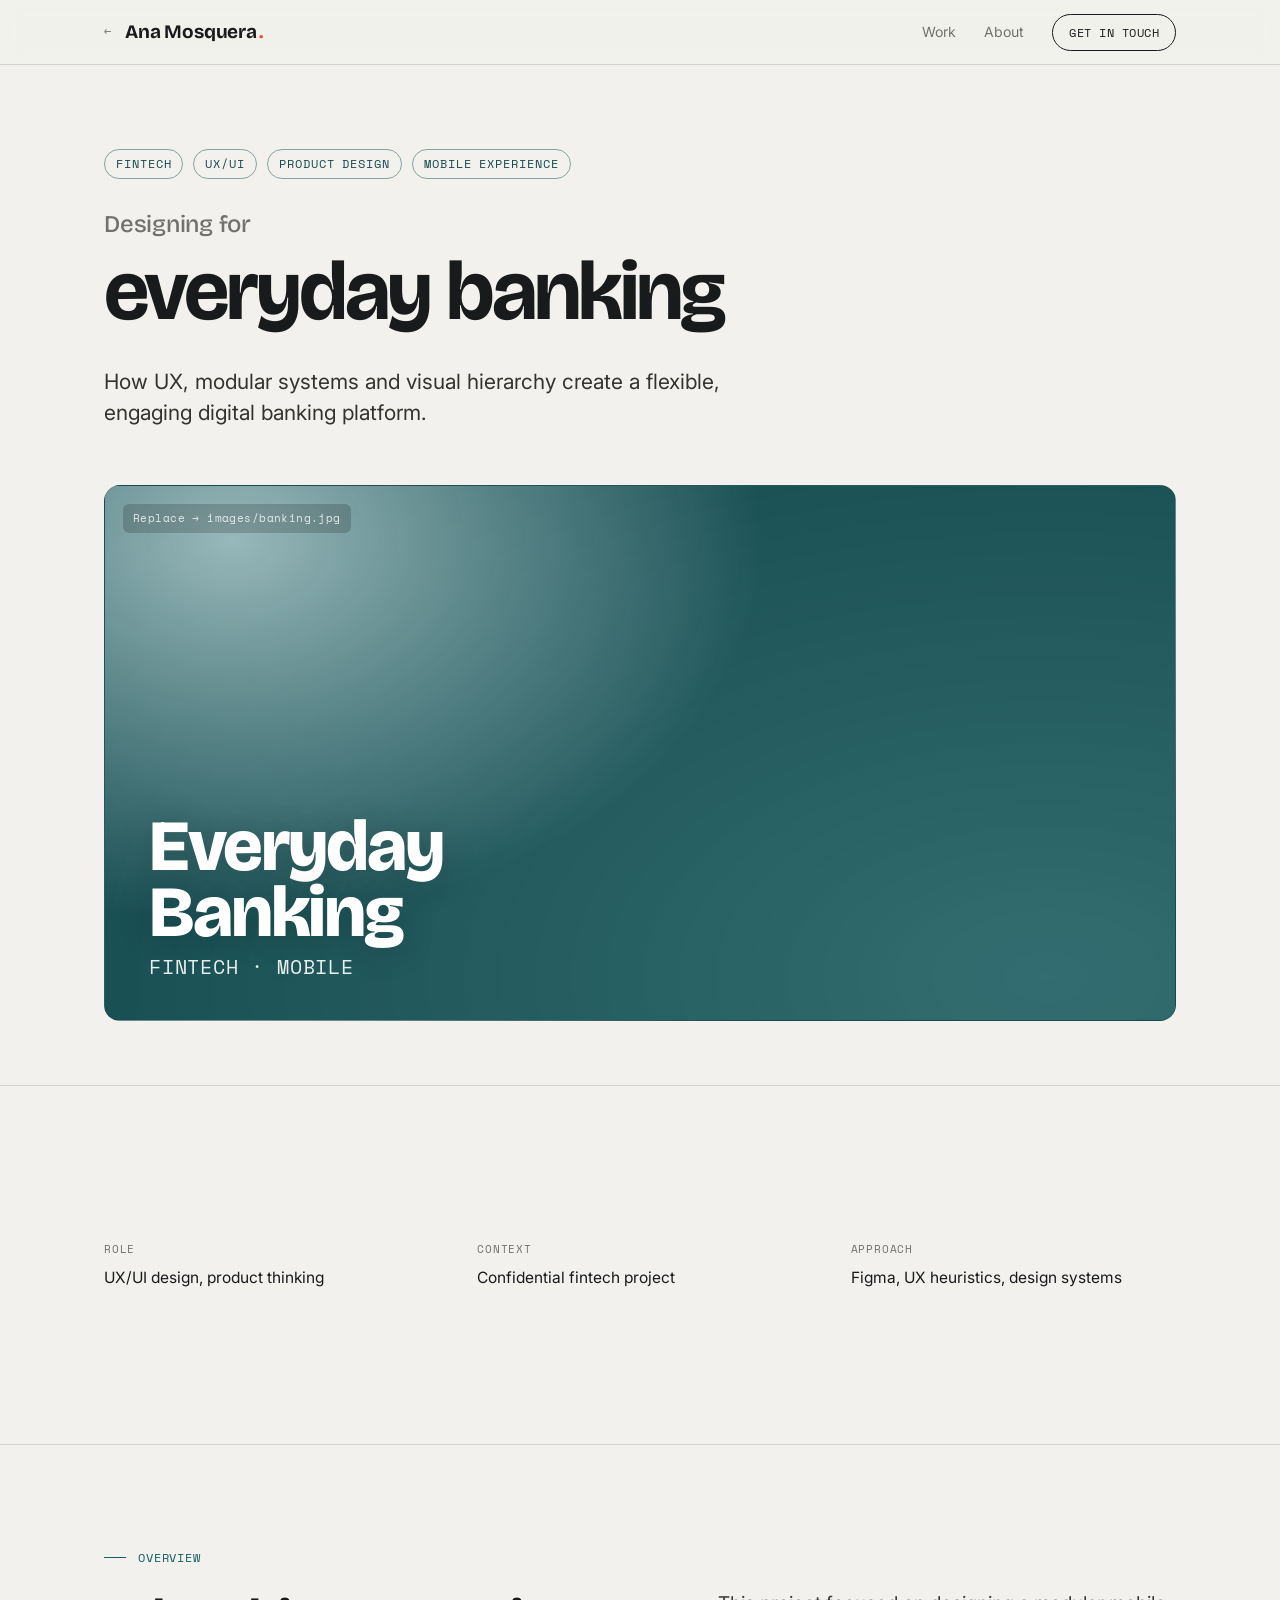
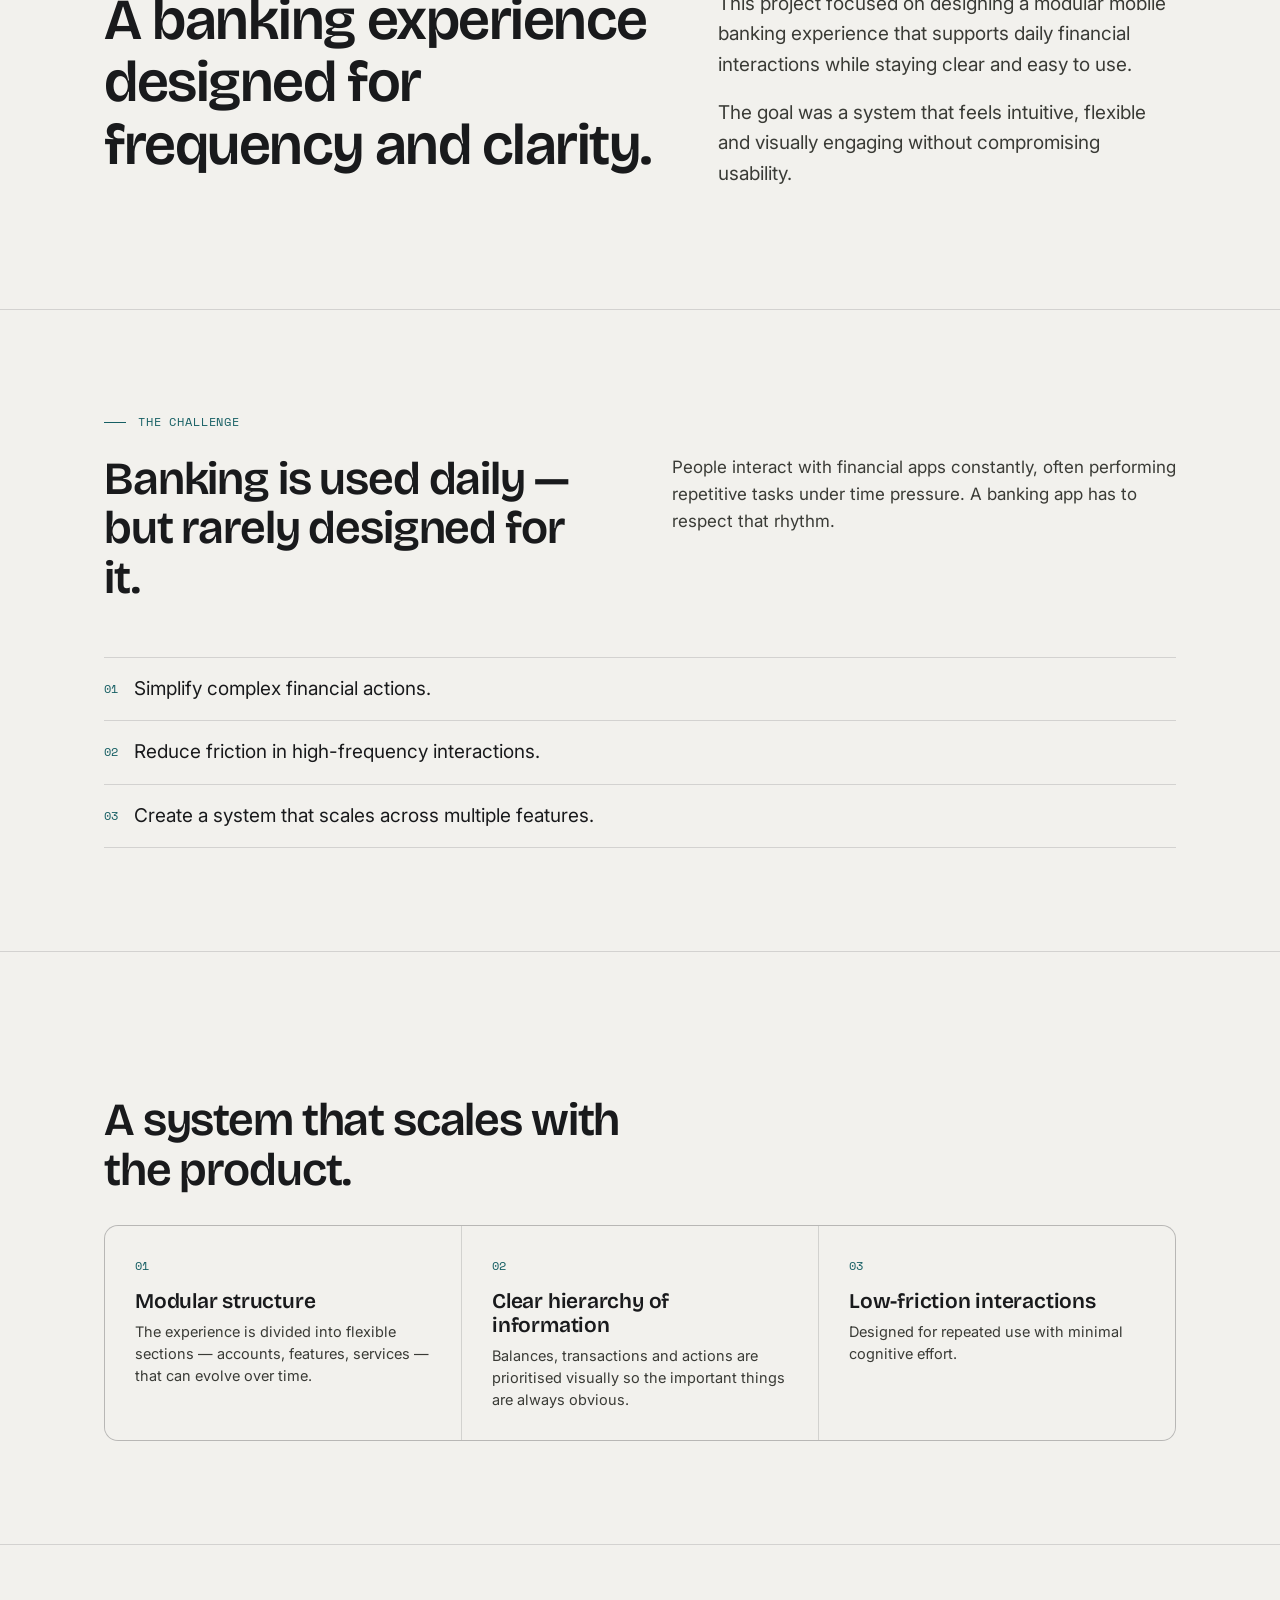
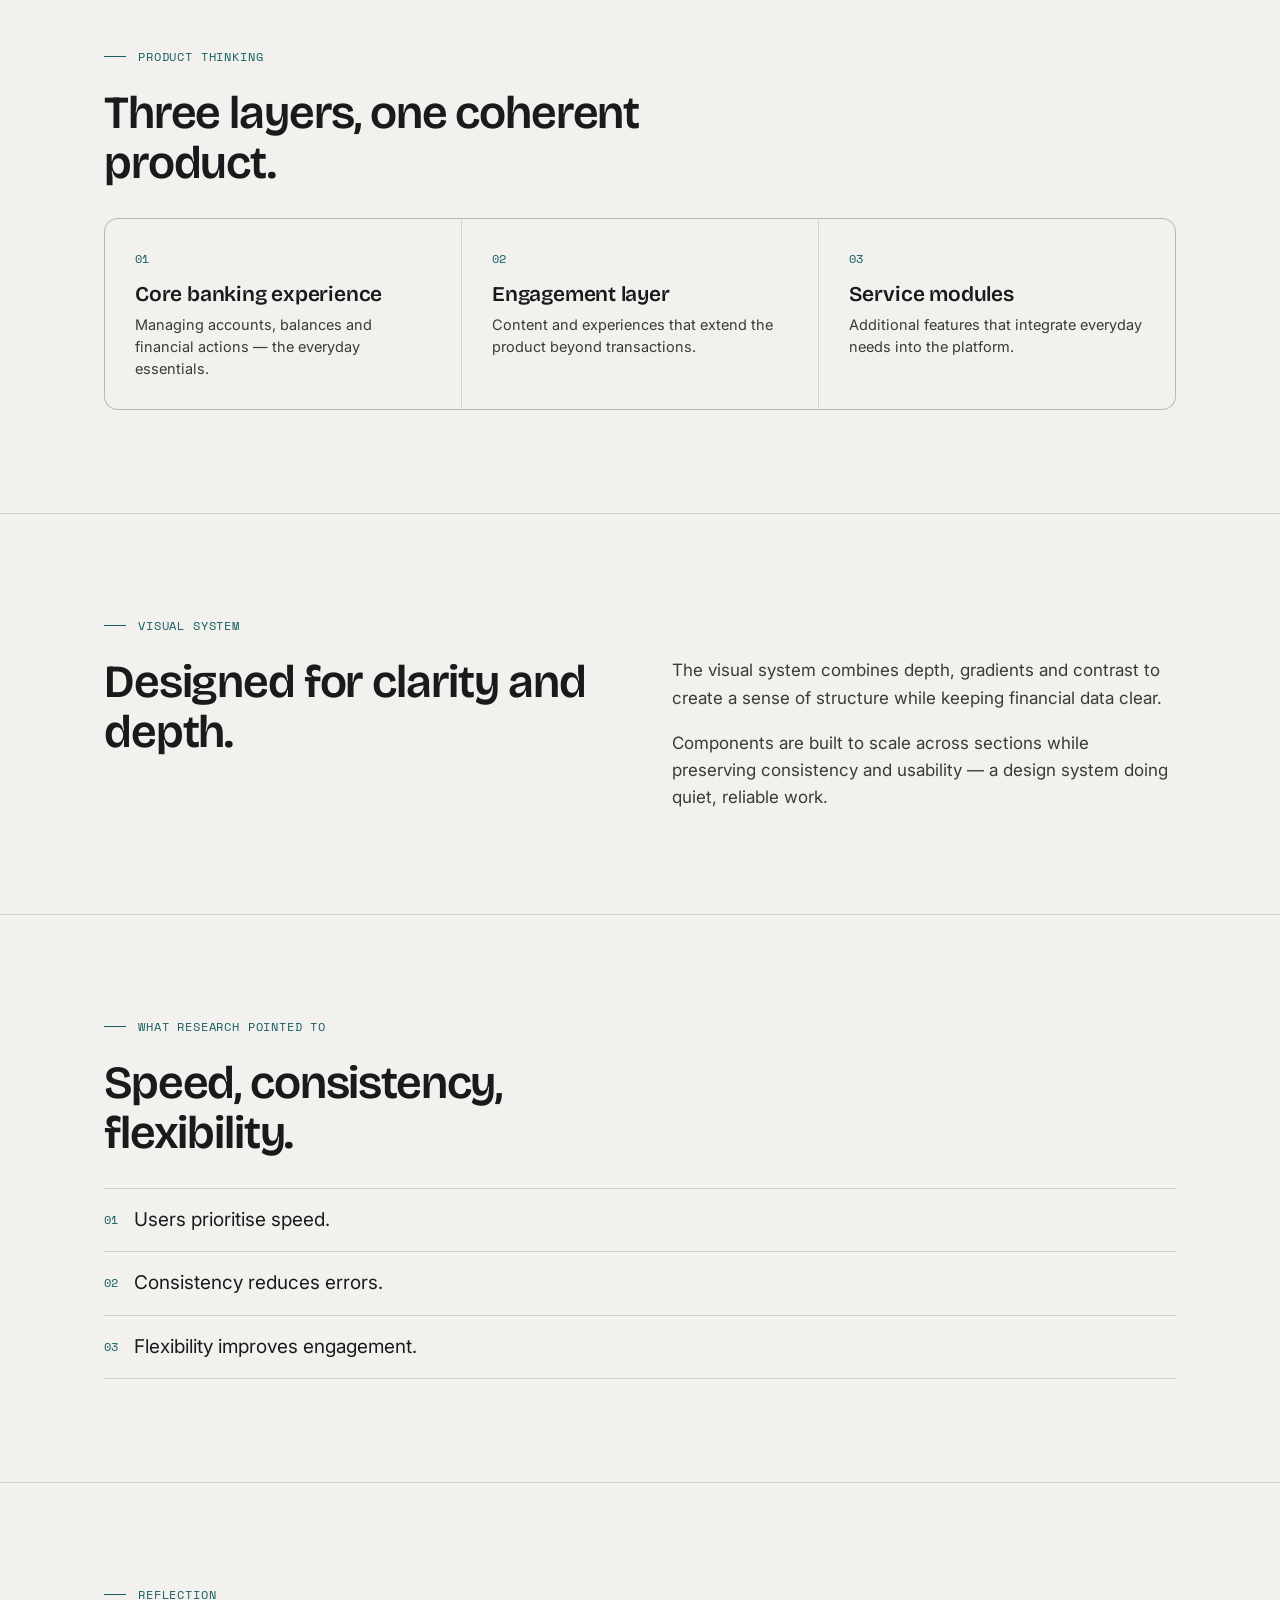
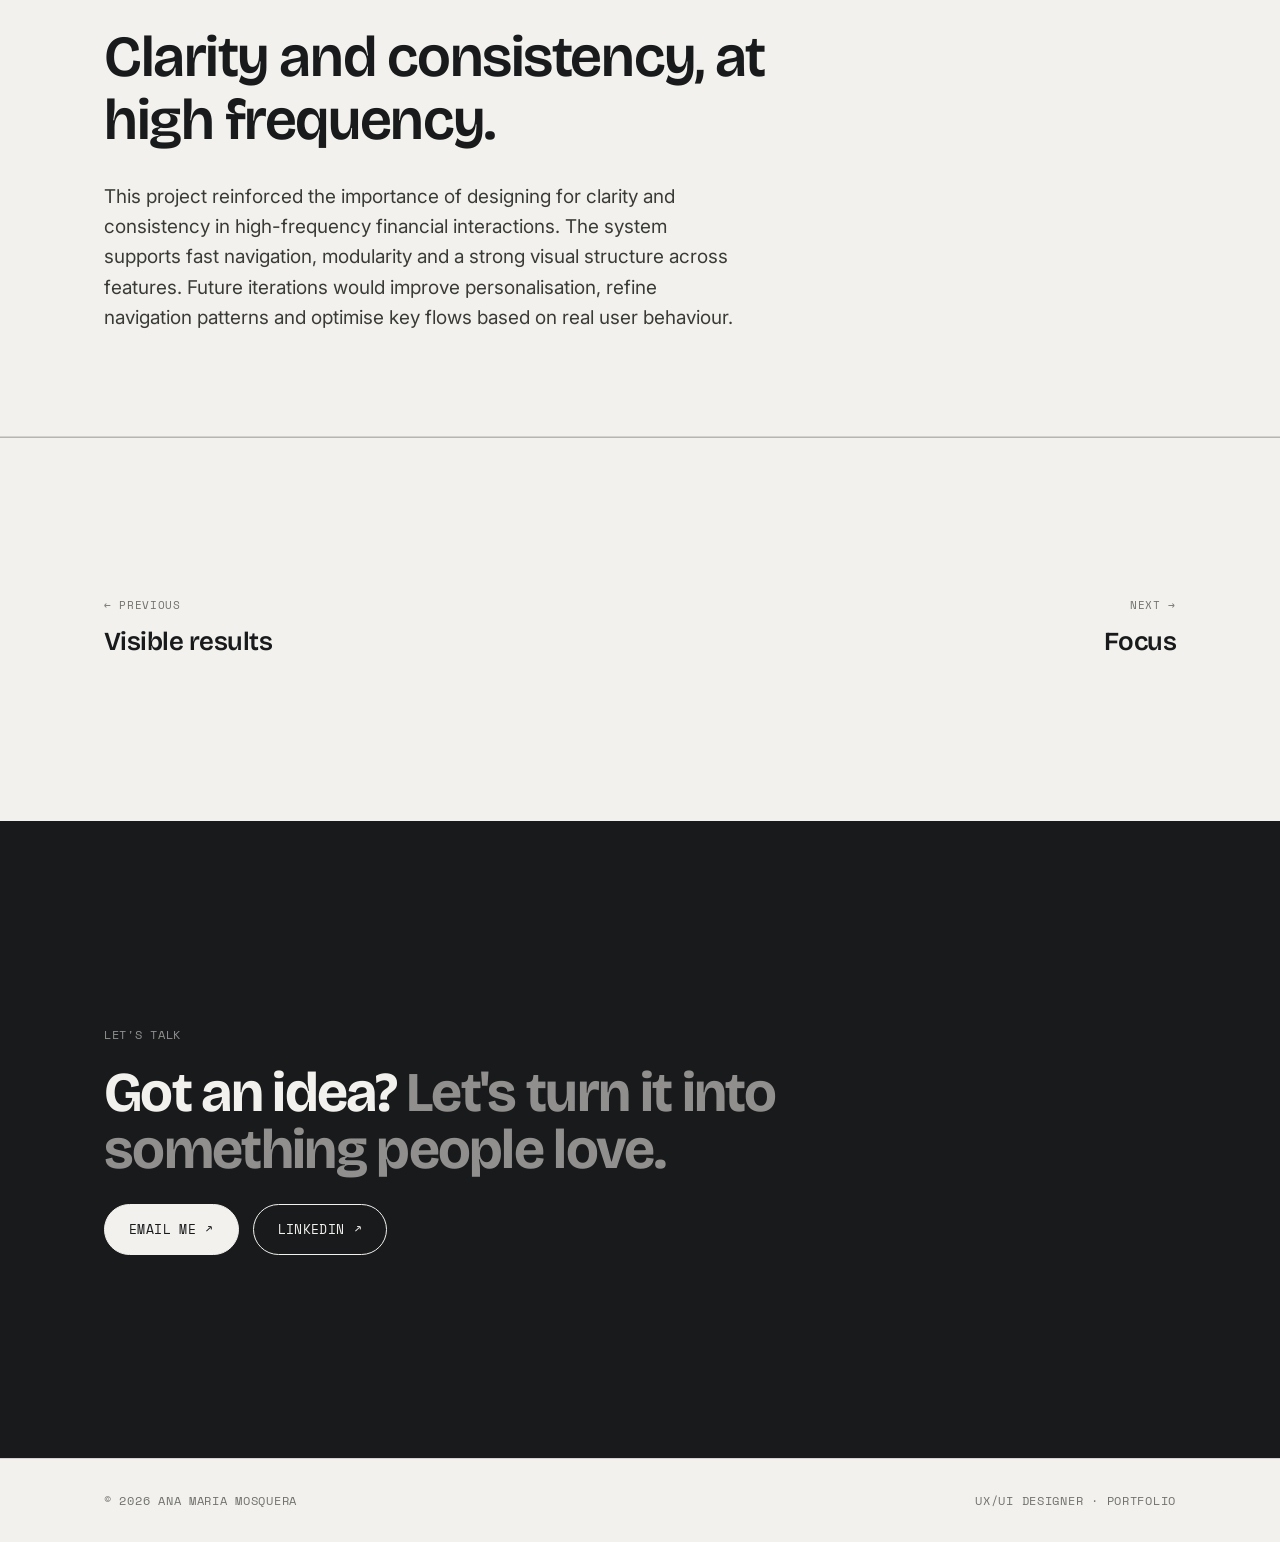
==== banking.html @ 70ab9be9 "Add files via upload" ====
<!DOCTYPE html><html lang="en"><head>
<meta charset="UTF-8" /><meta name="viewport" content="width=device-width, initial-scale=1.0" />
<title>Everyday banking — Designing for daily use — Ana Mosquera</title>
<meta name="description" content="How UX, modular systems and visual hierarchy create a flexible, engaging digital banking platform." />
<link rel="preconnect" href="https://fonts.googleapis.com" /><link rel="preconnect" href="https://fonts.gstatic.com" crossorigin /><link href="https://fonts.googleapis.com/css2?family=Bricolage+Grotesque:opsz,wght@12..96,400;12..96,500;12..96,600;12..96,700;12..96,800&family=Inter:wght@400;500;600&family=Space+Mono:wght@400;700&display=swap" rel="stylesheet" />
<link rel="stylesheet" href="styles.css" />
</head>
<body data-accent="banking" style="--a:var(--bank-accent)">
<a class="skip" href="#main">Skip to content</a>
<main id="main"><header class="nav"><div class="wrap nav-inner">
    <a class="logo" href="index.html"><span class="back">&larr;&nbsp;</span>Ana Mosquera<span class="dot">.</span></a>
    <nav aria-label="Primary"><ul>
      <li class="hide-sm"><a href="index.html#work">Work</a></li>
      <li class="hide-sm"><a href="index.html#about">About</a></li>
      <li><a class="nav-cta" href="index.html#contact">Get in touch</a></li>
    </ul></nav>
  </div></header><section class="cs-hero"><div class="wrap">
      <div class="cs-eyebrow reveal"><span class="chip">Fintech</span><span class="chip">UX/UI</span><span class="chip">Product design</span><span class="chip">Mobile experience</span></div>
      <p class="for reveal">Designing for</p>
      <h1 class="reveal">everyday banking</h1>
      <p class="cs-sub reveal">How UX, modular systems and visual hierarchy create a flexible, engaging digital banking platform.</p>
      <div class="cs-cover reveal">
        <span class="imgnote">Replace &rarr; images/banking.jpg</span>
        <div class="brandmark">Everyday<br>Banking<small>Fintech · Mobile</small></div>
      </div>
    </div></section><section class="cs-meta"><div class="wrap"><div class="m"><div class="k">Role</div><div class="v">UX/UI design, product thinking</div></div><div class="m"><div class="k">Context</div><div class="v">Confidential fintech project</div></div><div class="m"><div class="k">Approach</div><div class="v">Figma, UX heuristics, design systems</div></div></div></section><section class="cs-sec"><div class="wrap">
      <div class="cs-label reveal">Overview</div>
      <div class="cs-grid narrow">
        <h2 class="stmt lg reveal">A banking experience designed for frequency and clarity.</h2>
        <div class="reveal"><div class="prose big"><p>This project focused on designing a modular mobile banking experience that supports daily financial interactions while staying clear and easy to use.</p><p>The goal was a system that feels intuitive, flexible and visually engaging without compromising usability.</p></div></div>
      </div></div></section><section class="cs-sec"><div class="wrap">
      <div class="cs-label reveal">The challenge</div>
      <div class="cs-grid">
        <h2 class="stmt reveal">Banking is used daily — but rarely designed for it.</h2>
        <div class="reveal"><div class="prose"><p>People interact with financial apps constantly, often performing repetitive tasks under time pressure. A banking app has to respect that rhythm.</p></div></div>
      </div><ul class="insights reveal" style="margin-top:24px"><li><span class="b">01</span><span>Simplify complex financial actions.</span></li><li><span class="b">02</span><span>Reduce friction in high-frequency interactions.</span></li><li><span class="b">03</span><span>Create a system that scales across multiple features.</span></li></ul></div></section><section class="cs-sec"><div class="wrap"><div class="cs-label reveal">Design choices, guided by product principles</div><h2 class="stmt reveal">A system that scales with the product.</h2><div class="cards reveal"><div class="card"><div class="n">01</div><h4>Modular structure</h4><p>The experience is divided into flexible sections — accounts, features, services — that can evolve over time.</p></div><div class="card"><div class="n">02</div><h4>Clear hierarchy of information</h4><p>Balances, transactions and actions are prioritised visually so the important things are always obvious.</p></div><div class="card"><div class="n">03</div><h4>Low-friction interactions</h4><p>Designed for repeated use with minimal cognitive effort.</p></div></div></div></section><section class="cs-sec"><div class="wrap"><div class="cs-label reveal">Product thinking</div><h2 class="stmt reveal">Three layers, one coherent product.</h2><div class="cards reveal"><div class="card"><div class="n">01</div><h4>Core banking experience</h4><p>Managing accounts, balances and financial actions — the everyday essentials.</p></div><div class="card"><div class="n">02</div><h4>Engagement layer</h4><p>Content and experiences that extend the product beyond transactions.</p></div><div class="card"><div class="n">03</div><h4>Service modules</h4><p>Additional features that integrate everyday needs into the platform.</p></div></div></div></section><section class="cs-sec"><div class="wrap">
      <div class="cs-label reveal">Visual system</div>
      <div class="cs-grid">
        <h2 class="stmt reveal">Designed for clarity and depth.</h2>
        <div class="reveal"><div class="prose"><p>The visual system combines depth, gradients and contrast to create a sense of structure while keeping financial data clear.</p><p>Components are built to scale across sections while preserving consistency and usability — a design system doing quiet, reliable work.</p></div></div>
      </div></div></section><section class="cs-sec"><div class="wrap"><div class="cs-label reveal">What research pointed to</div><h2 class="stmt reveal">Speed, consistency, flexibility.</h2><ul class="insights reveal"><li><span class="b">01</span><span>Users prioritise speed.</span></li><li><span class="b">02</span><span>Consistency reduces errors.</span></li><li><span class="b">03</span><span>Flexibility improves engagement.</span></li></ul></div></section><section class="cs-sec"><div class="wrap">
      <div class="cs-label reveal">Reflection</div>
      <h2 class="stmt lg reveal">Clarity and consistency, at high frequency.</h2>
      <div class="reveal" style="max-width:62ch"><div class="prose big"><p>This project reinforced the importance of designing for clarity and consistency in high-frequency financial interactions. The system supports fast navigation, modularity and a strong visual structure across features. Future iterations would improve personalisation, refine navigation patterns and optimise key flows based on real user behaviour.</p></div></div>
    </div></section><section class="pager"><div class="wrap">
      <a class="prev" href="illuskin.html"><span class="k">&larr; Previous</span><span class="t">Visible results</span></a>
      <a class="next" href="focus.html"><span class="k">Next &rarr;</span><span class="t">Focus</span></a>
    </div></section><section class="cs-cta"><div class="wrap">
      <div class="mono" style="margin-bottom:20px;color:rgba(242,241,237,.55)">Let's talk</div>
      <h2>Got an idea? <span>Let's turn it into something people love.</span></h2>
      <div class="actions">
        <a class="btn primary" href="mailto:anama.mos99@gmail.com">Email me <span class="arr">&#8599;</span></a>
        <a class="btn" href="https://www.linkedin.com/in/ana-mosquera1719/" target="_blank" rel="noopener">LinkedIn <span class="arr">&#8599;</span></a>
      </div>
    </div></section><footer class="foot"><div class="wrap foot-inner">
      <p class="mono">&copy; <span id="yr"></span> Ana Maria Mosquera</p>
      <p class="mono">UX/UI Designer &middot; Portfolio</p>
    </div></footer>
    <script>
      document.getElementById('yr').textContent=new Date().getFullYear();
      (function(){var els=document.querySelectorAll('.reveal');
       if(!('IntersectionObserver' in window)){els.forEach(function(e){e.classList.add('in');});return;}
       var io=new IntersectionObserver(function(en){en.forEach(function(e){if(e.isIntersecting){e.target.classList.add('in');io.unobserve(e.target);}});},{threshold:.1,rootMargin:'0px 0px -6% 0px'});
       els.forEach(function(e){io.observe(e);});})();
    </script></main>
</body></html>
---- styles.css ----
/* ============================================================
   Ana Mosquera — Portfolio design system (shared across pages)
   ============================================================ */
:root{
  --ink:#191A1C;
  --paper:#F2F1ED;
  --paper-2:#EAE8E2;
  --muted:#71716E;
  --line:rgba(25,26,28,.14);
  --line-strong:rgba(25,26,28,.28);
  --focus:#3B36E0;

  /* per-project accents — the work brings the colour */
  --focus-accent:#4A44E0;
  --hair-accent:#B4822F;
  --redu-accent:#EE463E;
  --illu-accent:#EC5E77;
  --bank-accent:#155E63;

  --display:'Bricolage Grotesque', system-ui, sans-serif;
  --body:'Inter', system-ui, sans-serif;
  --mono:'Space Mono', ui-monospace, monospace;

  --maxw:1200px;
  --pad:clamp(20px,5vw,64px);

  /* default page accent, overridden per case study on <body data-accent> */
  --a:var(--focus-accent);
}

*{box-sizing:border-box;}
html{scroll-behavior:smooth;}
@media (prefers-reduced-motion: reduce){ html{scroll-behavior:auto;} }

body{
  margin:0;
  background:var(--paper);
  color:var(--ink);
  font-family:var(--body);
  font-size:17px;
  line-height:1.6;
  -webkit-font-smoothing:antialiased;
  text-rendering:optimizeLegibility;
}
a{color:inherit;text-decoration:none;}
img{max-width:100%;display:block;}
::selection{background:var(--ink);color:var(--paper);}

.skip{
  position:absolute;left:-999px;top:0;background:var(--ink);color:var(--paper);
  padding:12px 18px;z-index:1000;border-radius:0 0 8px 0;font-family:var(--mono);font-size:13px;
}
.skip:focus{left:0;}
:focus-visible{outline:2.5px solid var(--focus);outline-offset:3px;}

.wrap{max-width:var(--maxw);margin:0 auto;padding-left:var(--pad);padding-right:var(--pad);}
.mono{font-family:var(--mono);font-size:12px;letter-spacing:.06em;text-transform:uppercase;color:var(--muted);}

/* ---------- NAV ---------- */
header.nav{
  position:sticky;top:0;z-index:100;
  background:color-mix(in srgb, var(--paper) 86%, transparent);
  backdrop-filter:saturate(140%) blur(10px);
  border-bottom:1px solid var(--line);
}
.nav-inner{display:flex;align-items:center;justify-content:space-between;height:64px;}
.logo{font-family:var(--display);font-weight:700;font-size:19px;letter-spacing:-.01em;display:flex;align-items:center;gap:2px;}
.logo .dot{color:var(--redu-accent);}
.logo .back{font-family:var(--mono);font-size:12px;color:var(--muted);text-transform:uppercase;letter-spacing:.05em;font-weight:400;margin-right:4px;}
nav ul{display:flex;gap:28px;list-style:none;margin:0;padding:0;align-items:center;}
nav a{font-size:14px;color:var(--muted);transition:color .18s ease;}
nav a:hover{color:var(--ink);}
.nav-cta{
  font-family:var(--mono);font-size:12px;letter-spacing:.04em;text-transform:uppercase;
  border:1px solid var(--ink);padding:9px 16px;border-radius:100px;color:var(--ink);
  transition:background .18s ease,color .18s ease;
}
.nav-cta:hover{background:var(--ink);color:var(--paper);}
@media (max-width:760px){ nav ul li.hide-sm{display:none;} }

/* ---------- BUTTONS ---------- */
.btn{
  font-family:var(--mono);font-size:13px;letter-spacing:.03em;text-transform:uppercase;
  padding:14px 24px;border-radius:100px;border:1px solid var(--ink);display:inline-flex;gap:9px;align-items:center;
  transition:transform .16s ease,background .18s ease,color .18s ease;
}
.btn.primary{background:var(--ink);color:var(--paper);}
.btn.primary:hover{transform:translateY(-2px);}
.btn.ghost:hover{background:var(--ink);color:var(--paper);transform:translateY(-2px);}
.btn .arr{transition:transform .18s ease;}
.btn:hover .arr{transform:translate(3px,-3px);}

/* ---------- SECTION SCAFFOLD ---------- */
section{padding:clamp(64px,9vw,120px) 0;}
.sec-head{display:flex;align-items:baseline;gap:18px;margin-bottom:clamp(36px,5vw,60px);}
.sec-head .idx{font-family:var(--mono);font-size:13px;color:var(--muted);}
.sec-head h2{font-family:var(--display);font-weight:600;font-size:clamp(26px,3.4vw,40px);letter-spacing:-.02em;margin:0;line-height:1;}

/* ---------- FOOTER ---------- */
footer.foot{border-top:1px solid var(--line);padding:32px 0;}
.foot-inner{display:flex;justify-content:space-between;flex-wrap:wrap;gap:16px;align-items:center;}
.foot-inner .mono{margin:0;}

/* ---------- REVEAL ---------- */
.reveal{opacity:0;transform:translateY(22px);transition:opacity .7s ease,transform .7s cubic-bezier(.2,.7,.2,1);}
.reveal.in{opacity:1;transform:none;}
@media (prefers-reduced-motion: reduce){
  .reveal{opacity:1;transform:none;transition:none;}
  .rot{transition:none;}
}

/* ============================================================
   HOME PAGE
   ============================================================ */
.hero{padding:clamp(56px,11vw,132px) 0 clamp(40px,7vw,72px);border-bottom:1px solid var(--line);}
.hero .eyebrow{margin-bottom:30px;display:flex;gap:16px;flex-wrap:wrap;align-items:center;}
.chip{
  font-family:var(--mono);font-size:11.5px;letter-spacing:.08em;text-transform:uppercase;color:var(--muted);
  border:1px solid var(--line);padding:5px 11px;border-radius:100px;
}
.hero h1{
  font-family:var(--display);font-weight:700;
  font-size:clamp(44px,8.2vw,104px);
  line-height:.98;letter-spacing:-.035em;margin:0;max-width:14ch;
}
.hero h1 .for{display:block;color:var(--muted);font-weight:500;font-size:.5em;letter-spacing:-.01em;margin-bottom:.15em;}
.rot{
  display:inline-block;position:relative;color:var(--ink);
  border-bottom:.09em solid var(--rot,var(--focus-accent));
  transition:color .3s ease,border-color .3s ease;min-height:1em;
}
.hero .lede{margin:clamp(28px,4vw,44px) 0 0;max-width:46ch;font-size:clamp(18px,2.2vw,22px);line-height:1.5;color:#33342f;}
.hero .lede strong{font-weight:600;color:var(--ink);}
.hero-actions{display:flex;gap:16px;flex-wrap:wrap;margin-top:36px;}

#about{border-bottom:1px solid var(--line);}
.about-grid{display:grid;grid-template-columns:1.35fr 1fr;gap:clamp(40px,6vw,80px);align-items:start;}
.about-lead{font-family:var(--display);font-weight:500;font-size:clamp(23px,2.9vw,32px);line-height:1.28;letter-spacing:-.015em;margin:0 0 26px;}
.about-body p{color:#3a3b36;margin:0 0 18px;max-width:56ch;}
.about-side{border-top:1px solid var(--line-strong);padding-top:24px;}
.about-side .row{padding:16px 0;border-bottom:1px solid var(--line);}
.about-side .row:last-child{border-bottom:0;}
.about-side .row .k{font-family:var(--mono);font-size:11.5px;letter-spacing:.06em;text-transform:uppercase;color:var(--muted);margin-bottom:8px;}
.about-side .row .v{font-size:15px;line-height:1.5;}
.about-side .tags{display:flex;flex-wrap:wrap;gap:8px;}
.about-side .tags span{border:1px solid var(--line-strong);border-radius:100px;padding:5px 12px;font-size:13px;}
@media (max-width:820px){ .about-grid{grid-template-columns:1fr;} }

.case{
  --a:var(--focus-accent);
  display:grid;grid-template-columns:1fr 1fr;gap:clamp(28px,4vw,56px);align-items:center;
  padding:clamp(44px,6vw,72px) 0;border-top:1px solid var(--line);
}
.case:first-of-type{border-top:1px solid var(--line-strong);}
.case-link{display:contents;color:inherit;}
.case .canvas{
  order:2;position:relative;aspect-ratio:4/3;border-radius:14px;overflow:hidden;border:1px solid var(--line);
  background:
    radial-gradient(120% 120% at 15% 12%, color-mix(in srgb,var(--a) 42%, #fff) 0%, transparent 55%),
    radial-gradient(120% 120% at 90% 88%, color-mix(in srgb,var(--a) 78%, #000 6%) 0%, color-mix(in srgb,var(--a) 90%, #000 30%) 100%);
  display:flex;flex-direction:column;justify-content:flex-end;padding:26px;
  transition:transform .35s cubic-bezier(.2,.7,.2,1),box-shadow .35s ease;will-change:transform;
}
.case:hover .canvas{transform:translateY(-6px);box-shadow:0 24px 50px -24px color-mix(in srgb,var(--a) 60%, #000 20%);}
.case .canvas .brandmark{
  font-family:var(--display);font-weight:800;letter-spacing:-.03em;line-height:.94;
  font-size:clamp(30px,4.6vw,52px);color:#fff;text-shadow:0 2px 30px rgba(0,0,0,.18);
}
.case .canvas .brandmark small{display:block;font-weight:500;font-size:.32em;letter-spacing:.02em;opacity:.9;margin-top:.5em;font-family:var(--mono);text-transform:uppercase;}
.case .canvas .imgnote{
  position:absolute;top:16px;left:16px;font-family:var(--mono);font-size:10.5px;letter-spacing:.04em;
  color:rgba(255,255,255,.82);background:rgba(0,0,0,.16);padding:5px 9px;border-radius:6px;
}
.case .canvas img{position:absolute;inset:0;width:100%;height:100%;object-fit:cover;}
.case .body{order:1;}
.case .caseidx{font-family:var(--mono);font-size:13px;color:var(--a);margin-bottom:16px;display:flex;gap:12px;align-items:center;}
.case .caseidx::after{content:"";flex:1;height:1px;background:var(--line);}
.case h3{font-family:var(--display);font-weight:700;font-size:clamp(26px,3.6vw,38px);letter-spacing:-.025em;line-height:1.02;margin:0 0 10px;}
.case .sub{font-size:clamp(16px,1.8vw,18.5px);color:#3a3b36;margin:0 0 24px;max-width:42ch;}
.case .spec{display:grid;grid-template-columns:auto 1fr;gap:8px 20px;margin:0 0 22px;padding:18px 0;border-top:1px solid var(--line);border-bottom:1px solid var(--line);}
.case .spec dt{font-family:var(--mono);font-size:11px;letter-spacing:.06em;text-transform:uppercase;color:var(--muted);padding-top:2px;}
.case .spec dd{margin:0;font-size:14.5px;line-height:1.45;}
.case .summary{color:#3a3b36;margin:0 0 22px;max-width:48ch;}
.case .tags{display:flex;flex-wrap:wrap;gap:8px;margin-bottom:20px;}
.case .tags span{font-family:var(--mono);font-size:11px;letter-spacing:.03em;text-transform:uppercase;color:var(--muted);border:1px solid var(--line);border-radius:100px;padding:5px 11px;}
.case .readmore{font-family:var(--mono);font-size:12.5px;letter-spacing:.05em;text-transform:uppercase;color:var(--a);display:inline-flex;gap:8px;align-items:center;font-weight:700;}
.case .readmore .arr{transition:transform .18s ease;}
.case:hover .readmore .arr{transform:translateX(4px);}
.case:nth-child(even) .canvas{order:1;}
.case:nth-child(even) .body{order:2;}
@media (max-width:860px){
  .case, .case:nth-child(even){grid-template-columns:1fr;}
  .case .canvas, .case:nth-child(even) .canvas{order:1;}
  .case .body, .case:nth-child(even) .body{order:2;}
}

#brands{background:var(--ink);color:var(--paper);}
#brands .sec-head h2{color:var(--paper);}
#brands .sec-head .idx{color:rgba(242,241,237,.55);}
.brandline{display:flex;flex-wrap:wrap;gap:clamp(28px,5vw,64px);align-items:center;padding-top:8px;}
.brandline .bm{font-family:var(--display);font-weight:700;font-size:clamp(22px,3vw,34px);letter-spacing:-.02em;color:rgba(242,241,237,.62);transition:color .2s ease;}
.brandline .bm:hover{color:var(--paper);}
#brands .foot{margin-top:44px;font-size:15px;color:rgba(242,241,237,.6);max-width:60ch;}

#contact{border-top:1px solid var(--line);}
.contact-grid{display:grid;grid-template-columns:1.4fr 1fr;gap:clamp(36px,6vw,72px);align-items:end;}
.contact-grid h2{font-family:var(--display);font-weight:700;font-size:clamp(34px,6vw,72px);letter-spacing:-.03em;line-height:1;margin:0;}
.contact-grid h2 span{color:var(--muted);}
.contact-links{display:flex;flex-direction:column;gap:2px;}
.contact-links a{
  display:flex;justify-content:space-between;align-items:center;gap:20px;
  padding:20px 0;border-top:1px solid var(--line-strong);font-size:clamp(17px,2vw,20px);font-weight:500;transition:padding .18s ease;
}
.contact-links a:last-child{border-bottom:1px solid var(--line-strong);}
.contact-links a .m{font-family:var(--mono);font-size:11px;letter-spacing:.06em;text-transform:uppercase;color:var(--muted);}
.contact-links a .arr{transition:transform .18s ease;color:var(--muted);}
.contact-links a:hover{padding-left:8px;}
.contact-links a:hover .arr{transform:translate(4px,-4px);color:var(--ink);}
@media (max-width:820px){ .contact-grid{grid-template-columns:1fr;align-items:start;} }

/* ============================================================
   CASE STUDY PAGES
   ============================================================ */
.cs-hero{padding:clamp(40px,7vw,84px) 0 clamp(36px,5vw,64px);border-bottom:1px solid var(--line);}
.cs-eyebrow{display:flex;gap:10px;flex-wrap:wrap;margin-bottom:26px;}
.cs-eyebrow .chip{border-color:color-mix(in srgb,var(--a) 40%, var(--line));color:color-mix(in srgb,var(--a) 70%, var(--ink));}
.cs-hero .for{font-family:var(--display);font-weight:500;color:var(--muted);font-size:clamp(18px,2.4vw,24px);letter-spacing:-.01em;margin:0 0 6px;}
.cs-hero h1{font-family:var(--display);font-weight:700;font-size:clamp(40px,6.6vw,84px);line-height:1;letter-spacing:-.035em;margin:0;max-width:16ch;}
.cs-hero .cs-sub{margin:clamp(22px,3vw,32px) 0 0;max-width:52ch;font-size:clamp(18px,2vw,21px);line-height:1.5;color:#33342f;}

.cs-cover{
  margin-top:clamp(36px,5vw,56px);position:relative;aspect-ratio:16/8;border-radius:16px;overflow:hidden;border:1px solid var(--line);
  background:
    radial-gradient(90% 130% at 12% 10%, color-mix(in srgb,var(--a) 44%, #fff) 0%, transparent 55%),
    radial-gradient(120% 140% at 88% 92%, color-mix(in srgb,var(--a) 80%, #000 6%) 0%, color-mix(in srgb,var(--a) 92%, #000 34%) 100%);
  display:flex;align-items:flex-end;padding:clamp(24px,4vw,44px);
}
.cs-cover .brandmark{font-family:var(--display);font-weight:800;letter-spacing:-.03em;line-height:.92;font-size:clamp(34px,6vw,72px);color:#fff;text-shadow:0 2px 34px rgba(0,0,0,.2);}
.cs-cover .brandmark small{display:block;font-family:var(--mono);font-weight:500;font-size:.28em;letter-spacing:.04em;text-transform:uppercase;opacity:.9;margin-top:.6em;}
.cs-cover .imgnote{position:absolute;top:18px;left:18px;font-family:var(--mono);font-size:10.5px;letter-spacing:.04em;color:rgba(255,255,255,.82);background:rgba(0,0,0,.18);padding:6px 10px;border-radius:6px;}
.cs-cover img{position:absolute;inset:0;width:100%;height:100%;object-fit:cover;}

/* meta bar */
.cs-meta{border-bottom:1px solid var(--line);}
.cs-meta .wrap{display:grid;grid-template-columns:repeat(3,1fr);gap:clamp(20px,4vw,48px);padding-top:clamp(28px,4vw,40px);padding-bottom:clamp(28px,4vw,40px);}
.cs-meta .m{}
.cs-meta .m .k{font-family:var(--mono);font-size:11px;letter-spacing:.07em;text-transform:uppercase;color:var(--muted);margin-bottom:8px;}
.cs-meta .m .v{font-size:15.5px;line-height:1.45;}
@media (max-width:700px){ .cs-meta .wrap{grid-template-columns:1fr;gap:22px;} }

/* generic content section */
.cs-sec{padding:clamp(56px,8vw,104px) 0;border-bottom:1px solid var(--line);}
.cs-sec:last-of-type{border-bottom:0;}
.cs-label{font-family:var(--mono);font-size:12px;letter-spacing:.07em;text-transform:uppercase;color:var(--a);margin-bottom:22px;display:flex;gap:12px;align-items:center;}
.cs-label::before{content:"";width:22px;height:1px;background:var(--a);display:inline-block;}
.stmt{font-family:var(--display);font-weight:600;font-size:clamp(26px,4vw,46px);line-height:1.08;letter-spacing:-.025em;margin:0 0 clamp(20px,3vw,30px);max-width:20ch;}
.stmt.lg{font-size:clamp(30px,5vw,58px);}
.cs-grid{display:grid;grid-template-columns:1fr 1fr;gap:clamp(28px,5vw,64px);align-items:start;}
.cs-grid.narrow{grid-template-columns:1.2fr 1fr;}
.prose{color:#3a3b36;max-width:58ch;}
.prose p{margin:0 0 18px;}
.prose p:last-child{margin-bottom:0;}
.prose.big p{font-size:clamp(17px,1.8vw,19px);}
@media (max-width:820px){ .cs-grid,.cs-grid.narrow{grid-template-columns:1fr;} }

/* principle / decision cards */
.cards{display:grid;grid-template-columns:repeat(auto-fit,minmax(230px,1fr));gap:1px;background:var(--line);border:1px solid var(--line);border-radius:14px;overflow:hidden;margin-top:8px;}
.cards .card{background:var(--paper);padding:clamp(22px,3vw,30px);}
.cards .card .n{font-family:var(--mono);font-size:12px;color:var(--a);margin-bottom:14px;}
.cards .card h4{font-family:var(--display);font-weight:600;font-size:clamp(18px,2vw,21px);letter-spacing:-.01em;margin:0 0 8px;line-height:1.15;}
.cards .card p{margin:0;font-size:14.5px;color:#3a3b36;line-height:1.5;}

/* bullet insight list */
.insights{list-style:none;margin:0;padding:0;}
.insights li{display:flex;gap:16px;padding:18px 0;border-top:1px solid var(--line);font-size:clamp(16px,1.9vw,19px);line-height:1.4;}
.insights li:last-child{border-bottom:1px solid var(--line);}
.insights li .b{font-family:var(--mono);font-size:12px;color:var(--a);padding-top:5px;flex-shrink:0;}

/* research callout */
.callout{border-left:3px solid var(--a);padding:6px 0 6px 26px;margin:8px 0;}
.callout .k{font-family:var(--mono);font-size:11px;letter-spacing:.07em;text-transform:uppercase;color:var(--muted);margin-bottom:10px;}
.callout .q{font-family:var(--display);font-weight:600;font-size:clamp(22px,3vw,32px);line-height:1.15;letter-spacing:-.02em;margin:0;}

/* methods / steps chips */
.flow{display:flex;flex-wrap:wrap;gap:10px;align-items:center;margin-top:8px;}
.flow .step{font-family:var(--mono);font-size:12.5px;letter-spacing:.03em;text-transform:uppercase;border:1px solid var(--a);color:color-mix(in srgb,var(--a) 78%, var(--ink));padding:9px 15px;border-radius:100px;}
.flow .to{color:var(--muted);font-family:var(--mono);}

/* metric row */
.metrics{display:grid;grid-template-columns:repeat(auto-fit,minmax(150px,1fr));gap:clamp(20px,3vw,40px);}
.metrics .met .num{font-family:var(--display);font-weight:700;font-size:clamp(30px,4vw,48px);letter-spacing:-.02em;line-height:1;color:var(--a);}
.metrics .met .lab{font-size:14px;color:#3a3b36;margin-top:10px;line-height:1.4;}

/* ---------- visual system: colours ---------- */
.swatches{display:grid;grid-template-columns:repeat(auto-fill,minmax(150px,1fr));gap:14px;}
.swatch{border:1px solid var(--line);border-radius:12px;overflow:hidden;}
.swatch .chip{height:90px;border:0;border-radius:0;padding:0;}
.swatch .meta{padding:12px 14px;}
.swatch .meta .hex{font-family:var(--mono);font-size:13px;letter-spacing:.02em;}
.swatch .meta .nm{font-size:12px;color:var(--muted);margin-top:4px;}
.swatch .meta .wcag{font-family:var(--mono);font-size:10.5px;color:var(--a);margin-top:6px;letter-spacing:.03em;}

/* ---------- visual system: type ---------- */
.typewrap{display:grid;grid-template-columns:1fr 1fr;gap:20px;}
.typecard{border:1px solid var(--line);border-radius:14px;padding:clamp(22px,3vw,30px);}
.typecard .role{font-family:var(--mono);font-size:11px;letter-spacing:.06em;text-transform:uppercase;color:var(--muted);margin-bottom:14px;}
.typecard .sample{font-size:clamp(40px,5vw,64px);line-height:1;letter-spacing:-.02em;margin:0 0 8px;}
.typecard .fam{font-size:15px;font-weight:600;margin-bottom:6px;}
.typecard p{margin:0;font-size:14px;color:#3a3b36;line-height:1.5;}
.typescale{margin-top:22px;border-top:1px solid var(--line);}
.typescale .r{display:flex;justify-content:space-between;align-items:baseline;gap:20px;padding:16px 0;border-bottom:1px solid var(--line);}
.typescale .r .s{letter-spacing:-.01em;}
.typescale .r .t{font-family:var(--mono);font-size:11px;color:var(--muted);text-transform:uppercase;letter-spacing:.04em;flex-shrink:0;text-align:right;}
@media (max-width:700px){ .typewrap{grid-template-columns:1fr;} }

/* ---------- pager (prev / next project) ---------- */
.pager{border-top:1px solid var(--line-strong);}
.pager .wrap{display:flex;justify-content:space-between;gap:20px;padding-top:clamp(30px,4vw,44px);padding-bottom:clamp(30px,4vw,44px);flex-wrap:wrap;}
.pager a{display:flex;flex-direction:column;gap:6px;}
.pager a.next{align-items:flex-end;text-align:right;margin-left:auto;}
.pager a .k{font-family:var(--mono);font-size:11px;letter-spacing:.06em;text-transform:uppercase;color:var(--muted);}
.pager a .t{font-family:var(--display);font-weight:600;font-size:clamp(18px,2.4vw,26px);letter-spacing:-.02em;transition:color .18s ease;}
.pager a:hover .t{color:var(--a);}

/* case study CTA */
.cs-cta{background:var(--ink);color:var(--paper);}
.cs-cta .wrap{padding-top:clamp(56px,7vw,88px);padding-bottom:clamp(56px,7vw,88px);}
.cs-cta h2{font-family:var(--display);font-weight:700;font-size:clamp(30px,4.6vw,56px);letter-spacing:-.03em;line-height:1.02;margin:0 0 26px;max-width:20ch;}
.cs-cta h2 span{color:rgba(242,241,237,.55);}
.cs-cta .btn{border-color:var(--paper);color:var(--paper);}
.cs-cta .btn.primary{background:var(--paper);color:var(--ink);}
.cs-cta .actions{display:flex;gap:14px;flex-wrap:wrap;}
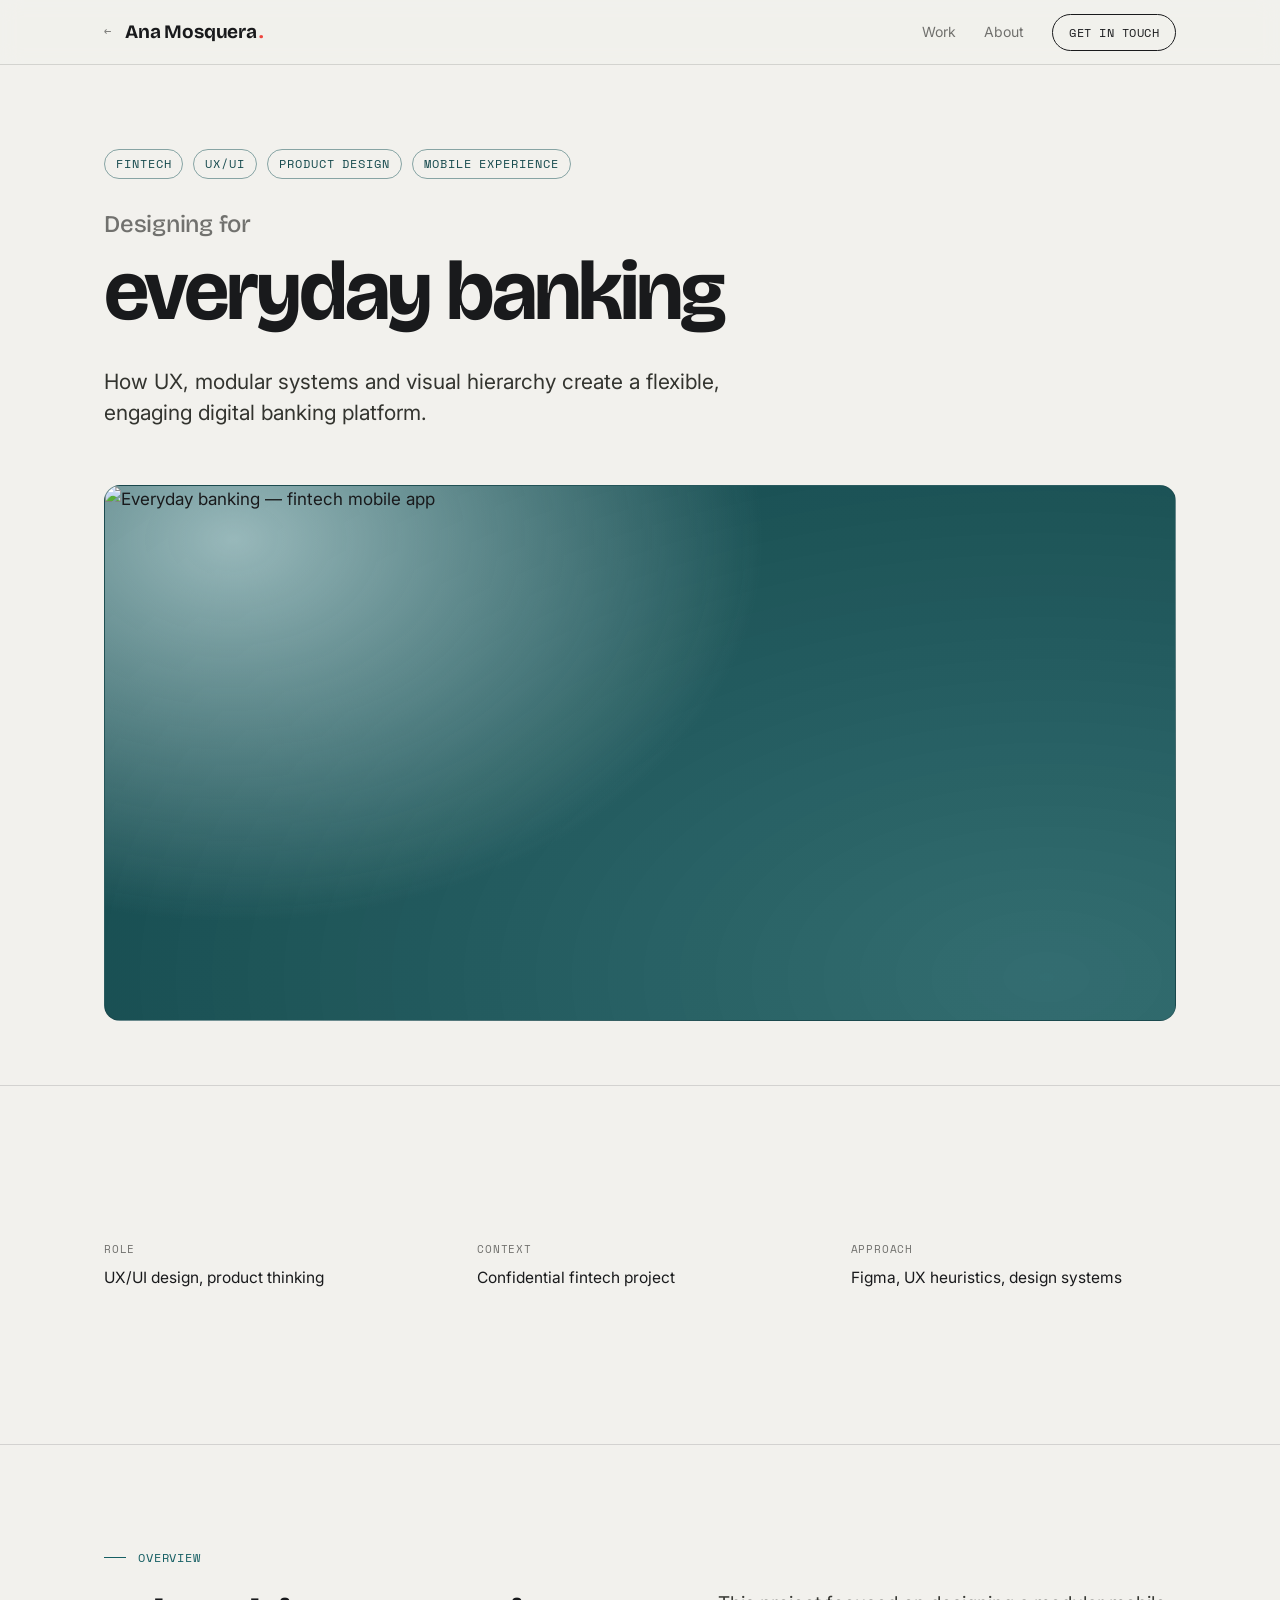
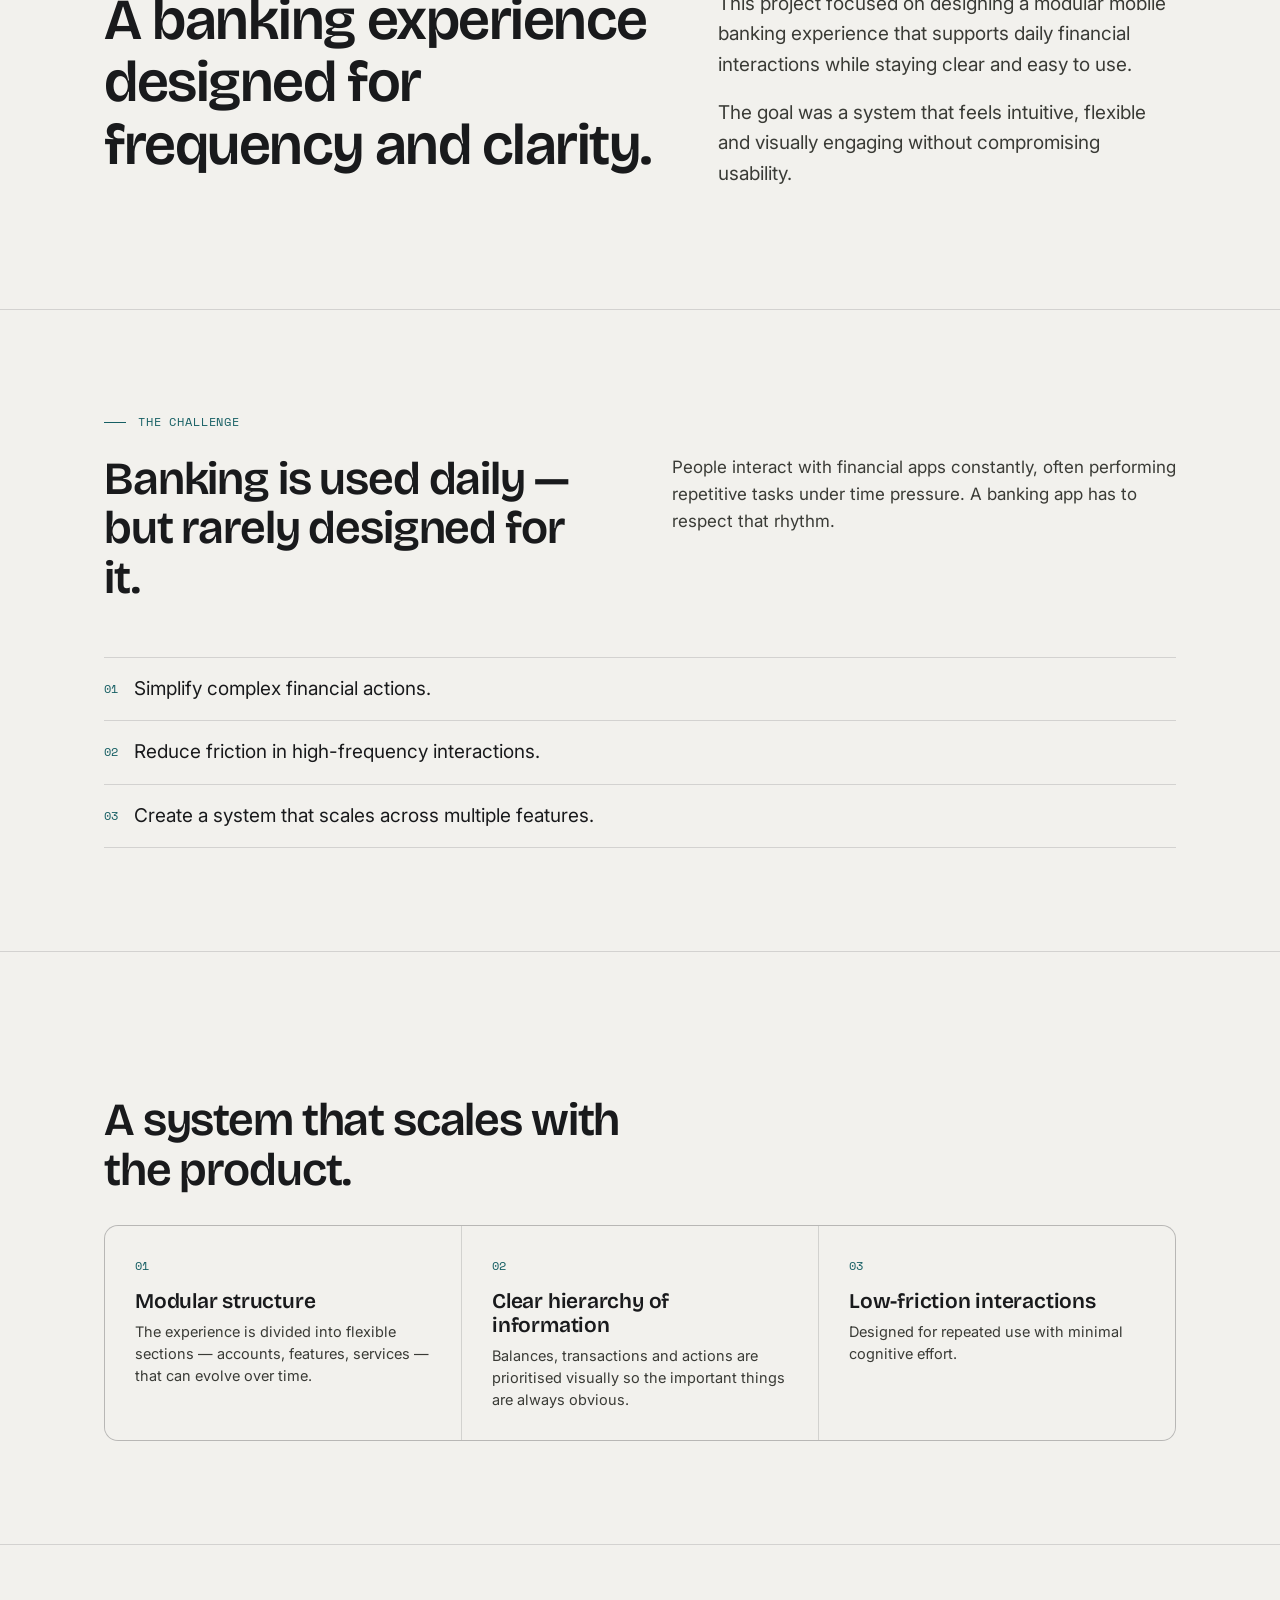
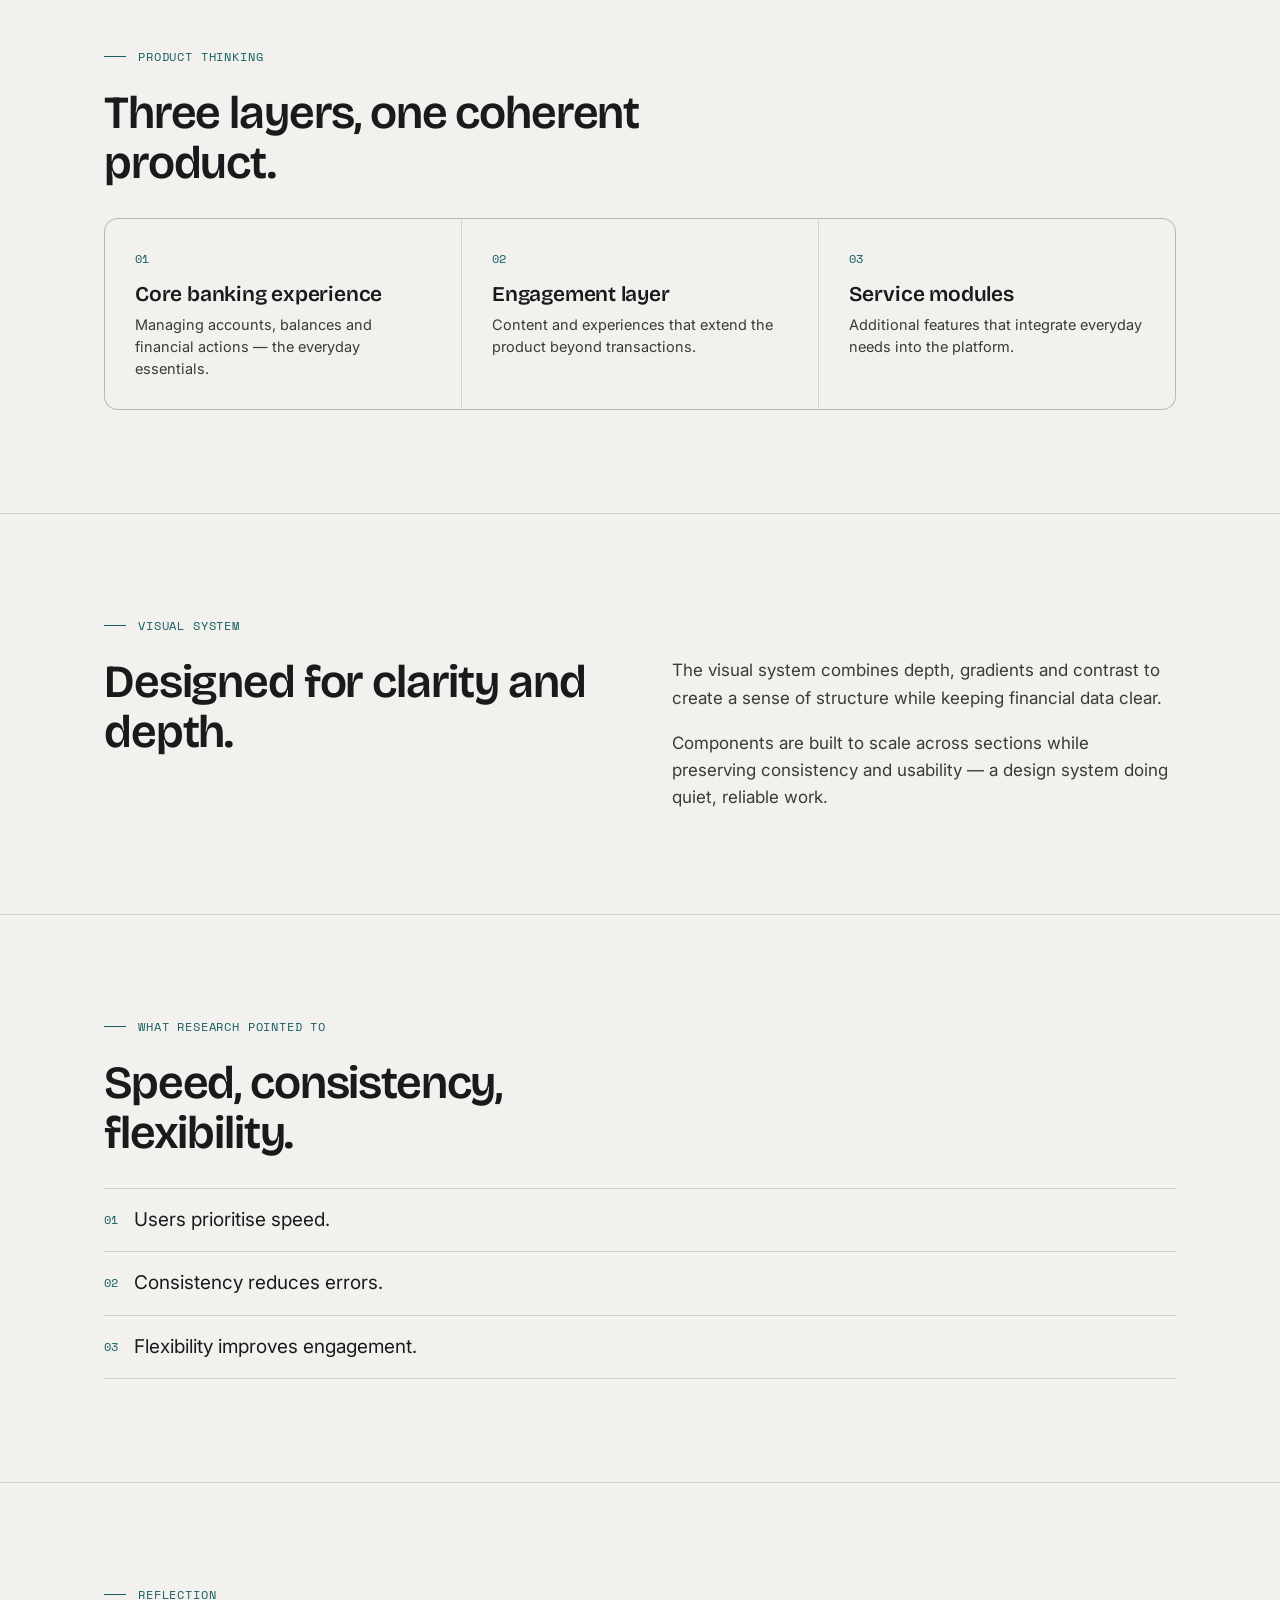
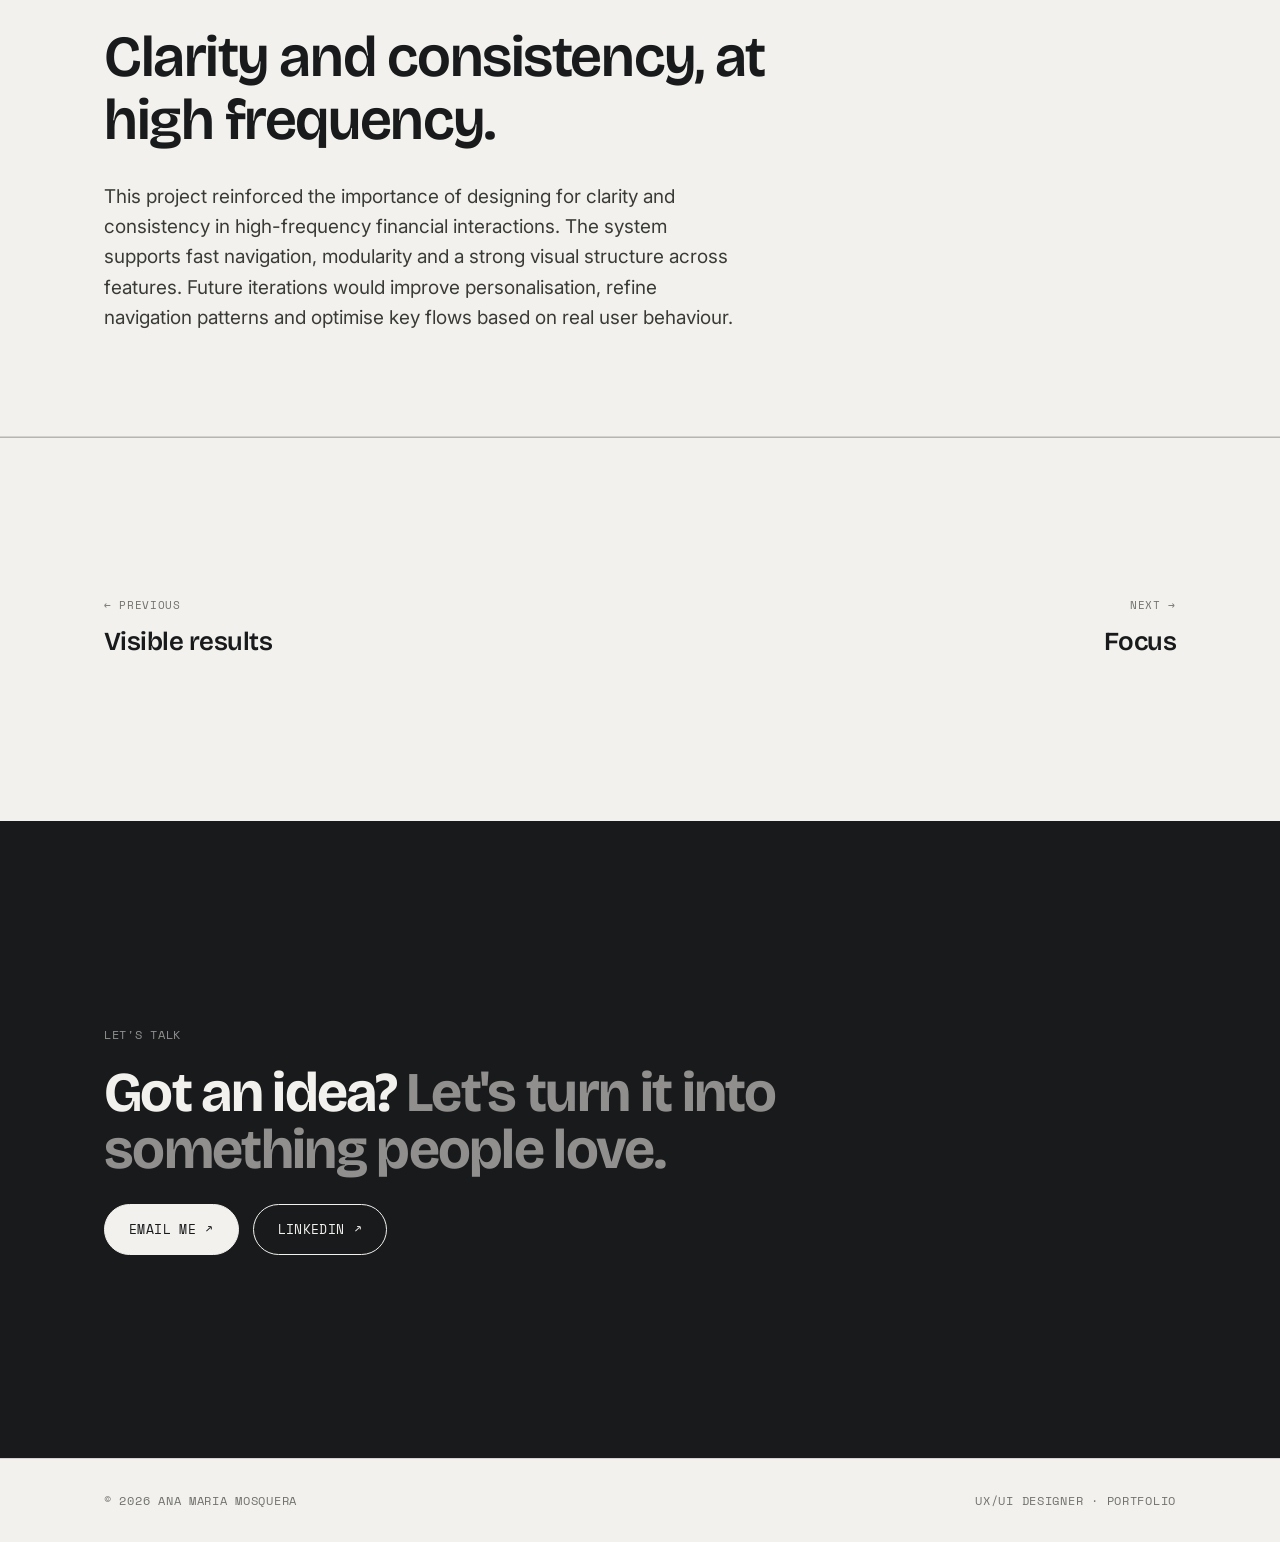
==== commit 8d8ab49b: "Update banking.html" ====
--- a/banking.html
+++ b/banking.html
@@ -19,9 +19,7 @@
       <p class="for reveal">Designing for</p>
       <h1 class="reveal">everyday banking</h1>
       <p class="cs-sub reveal">How UX, modular systems and visual hierarchy create a flexible, engaging digital banking platform.</p>
-      <div class="cs-cover reveal">
-        <span class="imgnote">Replace &rarr; images/banking.jpg</span>
-        <div class="brandmark">Everyday<br>Banking<small>Fintech · Mobile</small></div>
+      <div class="cs-cover reveal"><img src="images/banking.jpg" alt="Everyday banking — fintech mobile app" />
       </div>
     </div></section><section class="cs-meta"><div class="wrap"><div class="m"><div class="k">Role</div><div class="v">UX/UI design, product thinking</div></div><div class="m"><div class="k">Context</div><div class="v">Confidential fintech project</div></div><div class="m"><div class="k">Approach</div><div class="v">Figma, UX heuristics, design systems</div></div></div></section><section class="cs-sec"><div class="wrap">
       <div class="cs-label reveal">Overview</div>
@@ -63,4 +61,4 @@
        var io=new IntersectionObserver(function(en){en.forEach(function(e){if(e.isIntersecting){e.target.classList.add('in');io.unobserve(e.target);}});},{threshold:.1,rootMargin:'0px 0px -6% 0px'});
        els.forEach(function(e){io.observe(e);});})();
     </script></main>
-</body></html>+</body></html>
